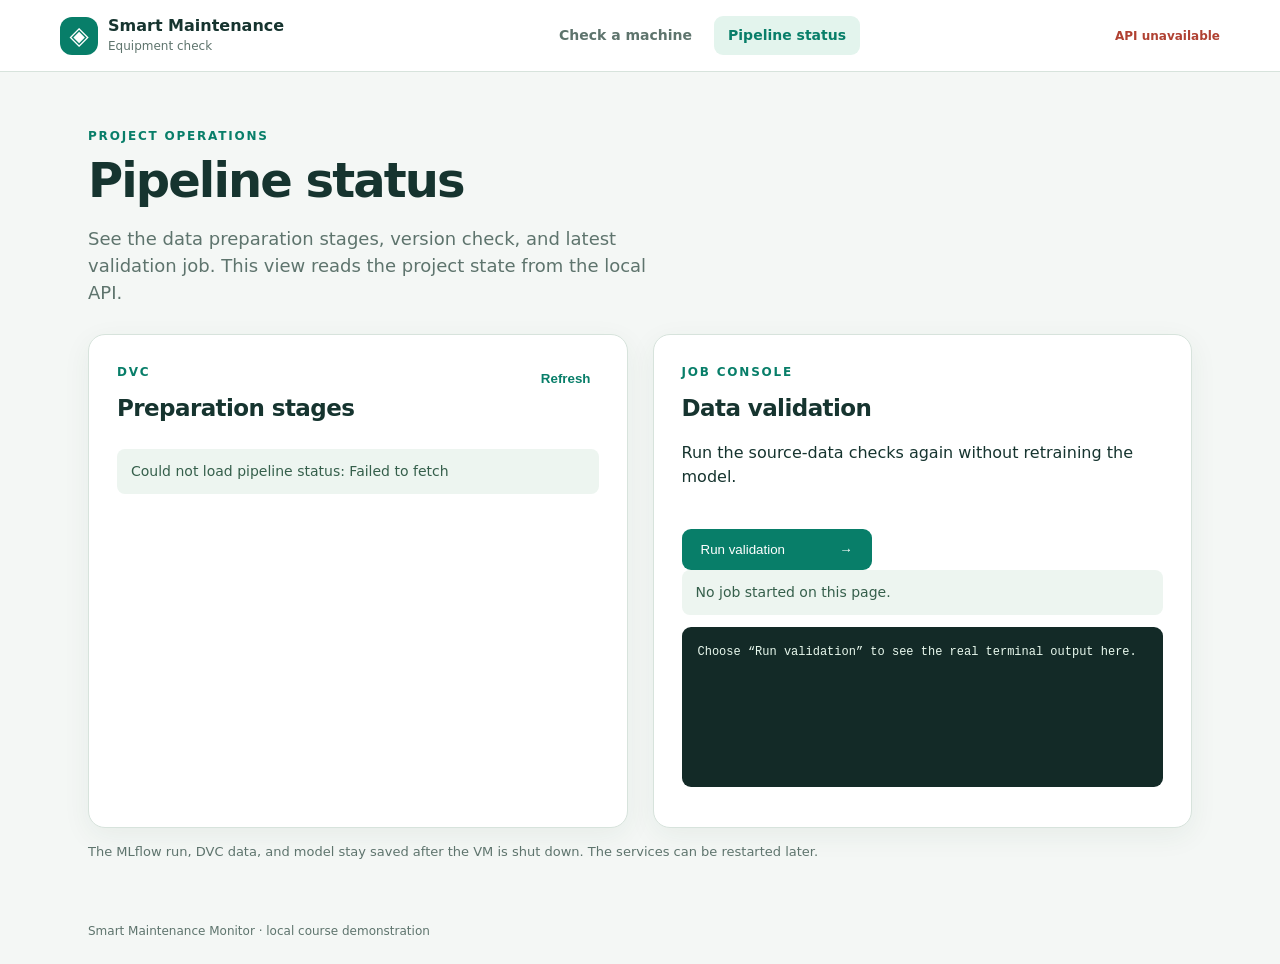
==== ui/pipeline.html @ 77b2cf8d "Serve model with API and separate UI" ====
<!doctype html>
<html lang="en"><head><meta charset="utf-8"><meta name="viewport" content="width=device-width,initial-scale=1"><title>Pipeline status · Smart Maintenance</title><link rel="stylesheet" href="style.css"></head><body><header class="topbar"><div class="brand"><span class="mark">◈</span><div><strong>Smart Maintenance</strong><small>Equipment check</small></div></div><nav><a href="index.html">Check a machine</a><a class="active" href="pipeline.html">Pipeline status</a></nav><span id="service" class="service">Checking services…</span></header><main class="pipeline-layout"><p class="eyebrow">PROJECT OPERATIONS</p><h1>Pipeline status</h1><p class="lead">See the data preparation stages, version check, and latest validation job. This view reads the project state from the local API.</p><div class="pipeline-grid"><section class="panel"><div class="panelhead"><div><p class="eyebrow">DVC</p><h2>Preparation stages</h2></div><button id="refresh" class="textbutton">Refresh</button></div><p id="dvc-message" class="notice">Loading version status…</p><div id="stages" class="stages"></div></section><section class="panel"><p class="eyebrow">JOB CONSOLE</p><h2>Data validation</h2><p>Run the source-data checks again without retraining the model.</p><button id="validate" class="primary">Run validation <span>→</span></button><div id="job-status" class="notice">No job started on this page.</div><pre id="console" class="console">Choose “Run validation” to see the real terminal output here.</pre></section></div><p class="hint">The MLflow run, DVC data, and model stay saved after the VM is shut down. The services can be restarted later.</p></main><footer>Smart Maintenance Monitor · local course demonstration</footer><script src="pipeline.js"></script></body></html>
---- ui/style.css ----
:root{--bg:#f4f7f5;--ink:#16342f;--muted:#5e746d;--line:#d7e3dc;--accent:#087e69;--accent2:#e3f4ed;--white:#fff;--warn:#b36912;--warnbg:#fff1d8}*{box-sizing:border-box}body{margin:0;background:var(--bg);color:var(--ink);font:16px/1.5 system-ui,-apple-system,BlinkMacSystemFont,"Segoe UI",sans-serif}.topbar{display:flex;align-items:center;gap:34px;justify-content:space-between;background:var(--white);border-bottom:1px solid var(--line);padding:16px max(28px,calc((100vw - 1160px)/2))}.brand{display:flex;align-items:center;gap:10px;min-width:230px}.mark{display:grid;place-items:center;width:38px;height:38px;border-radius:12px;background:#087e69;color:#fff;font-size:25px}.brand strong,.brand small{display:block;line-height:1.15}.brand small{color:var(--muted);font-size:12px;margin-top:4px}nav{display:flex;gap:8px}nav a{color:var(--muted);text-decoration:none;padding:9px 14px;border-radius:9px;font-weight:600;font-size:14px;white-space:nowrap}nav a.active,nav a:hover{background:var(--accent2);color:var(--accent)}.service{font-size:12px;font-weight:700;color:var(--muted);white-space:nowrap}.service.ready{color:var(--accent)}.service.down{color:#b04132}.layout,.pipeline-layout{max-width:1160px;margin:55px auto;padding:0 28px}.layout{display:grid;grid-template-columns:minmax(260px,.83fr) minmax(450px,1.17fr);gap:34px;align-items:start}.intro{padding:18px 8px}.eyebrow{font-size:12px;letter-spacing:.15em;font-weight:800;color:var(--accent);margin:0 0 10px}h1{font-size:clamp(34px,4.2vw,58px);line-height:1.08;letter-spacing:-.04em;margin:0 0 18px}h2{font-size:23px;letter-spacing:-.025em;margin:0}.intro>p:not(.eyebrow),.lead{color:var(--muted);font-size:18px;max-width:590px}.fact{margin-top:34px;background:var(--accent2);padding:20px;border-left:4px solid var(--accent);border-radius:7px}.fact strong,.fact span{display:block}.fact span{color:var(--muted);font-size:14px;margin-top:5px}.panel{background:var(--white);border:1px solid var(--line);border-radius:17px;padding:28px;box-shadow:0 8px 28px #204b3610}.panelhead{display:flex;align-items:start;justify-content:space-between;gap:15px;margin-bottom:24px}.textbutton{background:transparent;border:0;color:var(--accent);font-weight:700;cursor:pointer;padding:8px}.fields{display:grid;grid-template-columns:1fr 1fr;gap:18px}.fields label{font-size:14px;font-weight:700}.fields label span{font-weight:400;color:var(--muted)}input,select{display:block;width:100%;margin-top:7px;background:#fbfdfb;border:1px solid #becdc4;border-radius:8px;padding:11px 12px;font:inherit;color:var(--ink)}input:focus,select:focus{outline:3px solid #b9e6d4;border-color:var(--accent)}button.primary{border:0;border-radius:9px;background:var(--accent);color:white;font:700 15px inherit;cursor:pointer;padding:13px 19px;margin-top:24px;min-width:190px;text-align:left}button.primary span{float:right;margin-left:24px}button.primary:disabled{opacity:.55;cursor:wait}.hint{color:var(--muted);font-size:13px;margin-top:14px}.sample-actions{display:flex;gap:4px;flex-wrap:wrap;justify-content:end}.result{grid-column:2;background:#e4f4ed;border:1px solid #afd9c4;border-radius:15px;padding:25px}.result.alert{background:var(--warnbg);border-color:#e8c481}.result h2{margin:3px 0 5px}.result .score{font-size:43px;font-weight:800;line-height:1.1}.result p{margin:8px 0;color:#38574d}.result .meta{font-size:12px;color:var(--muted)}.result button{margin-top:10px;border:1px solid var(--line);background:#fff;border-radius:8px;padding:9px 12px;color:var(--ink);cursor:pointer}.hidden{display:none}footer{margin:60px auto 24px;max-width:1160px;padding:0 28px;color:var(--muted);font-size:12px}.pipeline-layout h1{font-size:48px}.pipeline-grid{display:grid;grid-template-columns:1fr 1fr;gap:25px;margin-top:28px}.notice{background:#edf5f0;color:#355f4b;padding:12px 14px;border-radius:8px;font-size:14px}.stages{display:grid;gap:11px;margin-top:19px}.stage{border:1px solid var(--line);border-radius:10px;padding:12px 14px;display:flex;align-items:center;justify-content:space-between;gap:10px}.stage strong{font-size:14px}.stage small{display:block;color:var(--muted)}.pill{background:#ddf3e7;color:#13704d;padding:4px 9px;border-radius:30px;font-size:12px;font-weight:800}.pill.missing{background:#fff0d4;color:#9c5f0b}.console{background:#132a27;color:#e9f9ee;border-radius:9px;white-space:pre-wrap;overflow:auto;max-height:240px;padding:16px;min-height:160px;font:12px/1.55 ui-monospace,SFMono-Regular,Consolas,monospace}@media(max-width:900px){.topbar{flex-wrap:wrap;gap:12px}.layout,.pipeline-grid{grid-template-columns:1fr}.layout{margin-top:32px}.intro{padding:0}.result{grid-column:1}}@media(max-width:540px){.topbar{padding:14px 18px}.service{width:100%}.layout,.pipeline-layout{padding:0 18px}.panel{padding:20px}.fields{grid-template-columns:1fr}h1{font-size:38px}nav a{padding:8px 10px}}
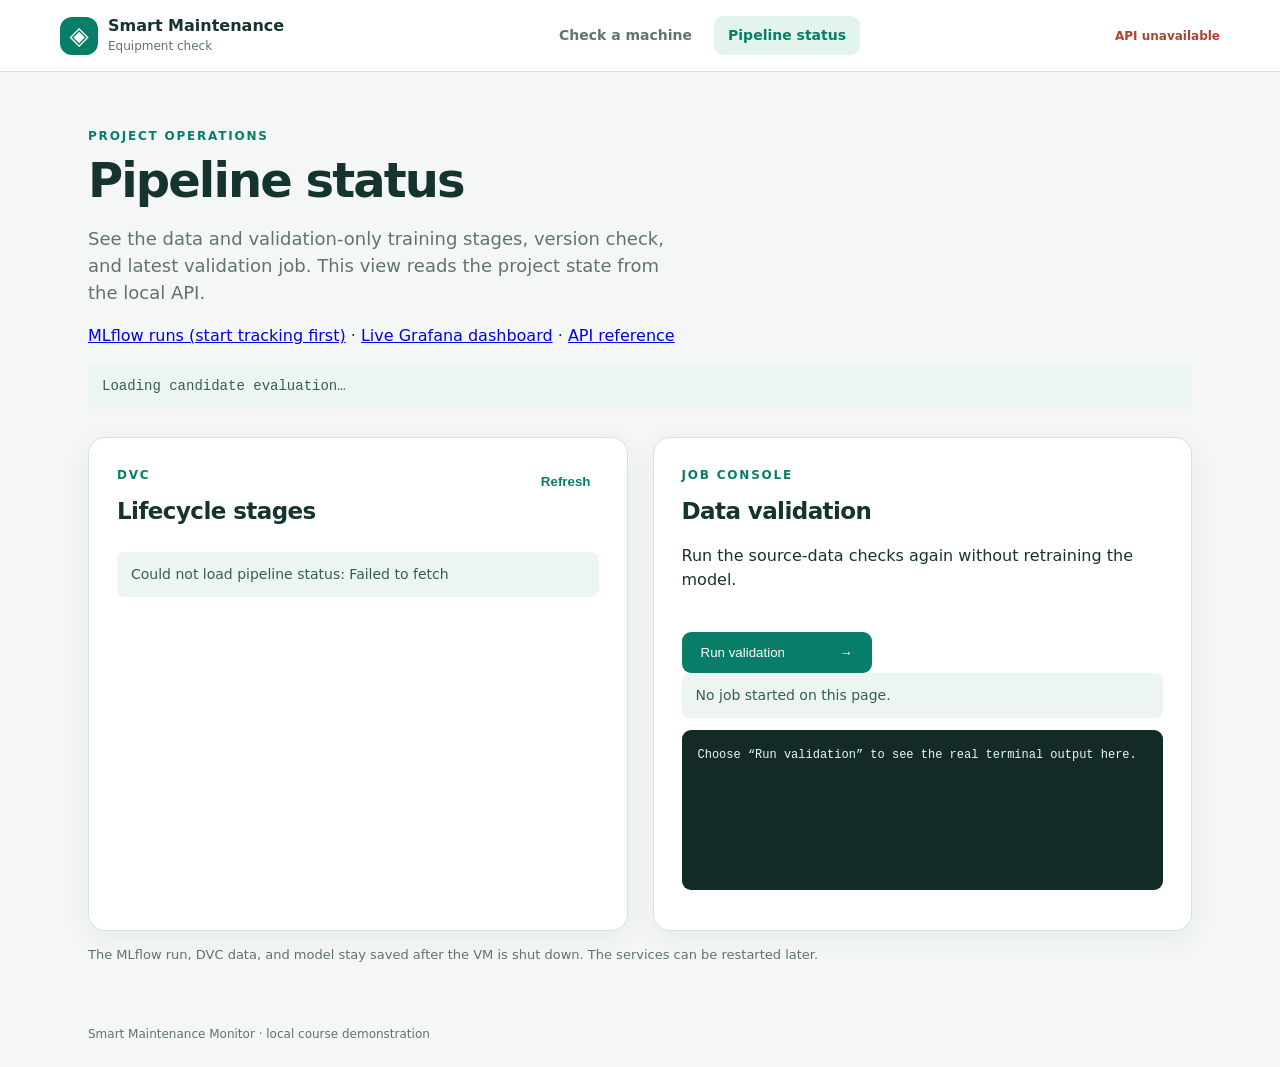
==== commit 82e6eb46: "Add local candidate pipeline and release failure safeguards" ====
--- a/ui/pipeline.html
+++ b/ui/pipeline.html
@@ -1,2 +1,2 @@
 <!doctype html>
-<html lang="en"><head><meta charset="utf-8"><meta name="viewport" content="width=device-width,initial-scale=1"><title>Pipeline status · Smart Maintenance</title><link rel="stylesheet" href="style.css"></head><body><header class="topbar"><div class="brand"><span class="mark">◈</span><div><strong>Smart Maintenance</strong><small>Equipment check</small></div></div><nav><a href="index.html">Check a machine</a><a class="active" href="pipeline.html">Pipeline status</a></nav><span id="service" class="service">Checking services…</span></header><main class="pipeline-layout"><p class="eyebrow">PROJECT OPERATIONS</p><h1>Pipeline status</h1><p class="lead">See the data preparation stages, version check, and latest validation job. This view reads the project state from the local API.</p><div class="pipeline-grid"><section class="panel"><div class="panelhead"><div><p class="eyebrow">DVC</p><h2>Preparation stages</h2></div><button id="refresh" class="textbutton">Refresh</button></div><p id="dvc-message" class="notice">Loading version status…</p><div id="stages" class="stages"></div></section><section class="panel"><p class="eyebrow">JOB CONSOLE</p><h2>Data validation</h2><p>Run the source-data checks again without retraining the model.</p><button id="validate" class="primary">Run validation <span>→</span></button><div id="job-status" class="notice">No job started on this page.</div><pre id="console" class="console">Choose “Run validation” to see the real terminal output here.</pre></section></div><p class="hint">The MLflow run, DVC data, and model stay saved after the VM is shut down. The services can be restarted later.</p></main><footer>Smart Maintenance Monitor · local course demonstration</footer><script src="pipeline.js"></script></body></html>
+<html lang="en"><head><meta charset="utf-8"><meta name="viewport" content="width=device-width,initial-scale=1"><title>Pipeline status · Smart Maintenance</title><link rel="stylesheet" href="style.css"></head><body><header class="topbar"><div class="brand"><span class="mark">◈</span><div><strong>Smart Maintenance</strong><small>Equipment check</small></div></div><nav><a href="index.html">Check a machine</a><a class="active" href="pipeline.html">Pipeline status</a></nav><span id="service" class="service">Checking services…</span></header><main class="pipeline-layout"><p class="eyebrow">PROJECT OPERATIONS</p><h1>Pipeline status</h1><p class="lead">See the data and validation-only training stages, version check, and latest validation job. This view reads the project state from the local API.</p><p><a href="http://127.0.0.1:5000">MLflow runs (start tracking first)</a> · <a href="http://127.0.0.1:3001">Live Grafana dashboard</a> · <a href="http://127.0.0.1:8000/docs">API reference</a></p><pre id="candidate-summary" class="notice">Loading candidate evaluation…</pre><div class="pipeline-grid"><section class="panel"><div class="panelhead"><div><p class="eyebrow">DVC</p><h2>Lifecycle stages</h2></div><button id="refresh" class="textbutton">Refresh</button></div><p id="dvc-message" class="notice">Loading version status…</p><div id="stages" class="stages"></div></section><section class="panel"><p class="eyebrow">JOB CONSOLE</p><h2>Data validation</h2><p>Run the source-data checks again without retraining the model.</p><button id="validate" class="primary">Run validation <span>→</span></button><div id="job-status" class="notice">No job started on this page.</div><pre id="console" class="console">Choose “Run validation” to see the real terminal output here.</pre></section></div><p class="hint">The MLflow run, DVC data, and model stay saved after the VM is shut down. The services can be restarted later.</p></main><footer>Smart Maintenance Monitor · local course demonstration</footer><script src="config.js"></script><script src="pipeline.js"></script></body></html>
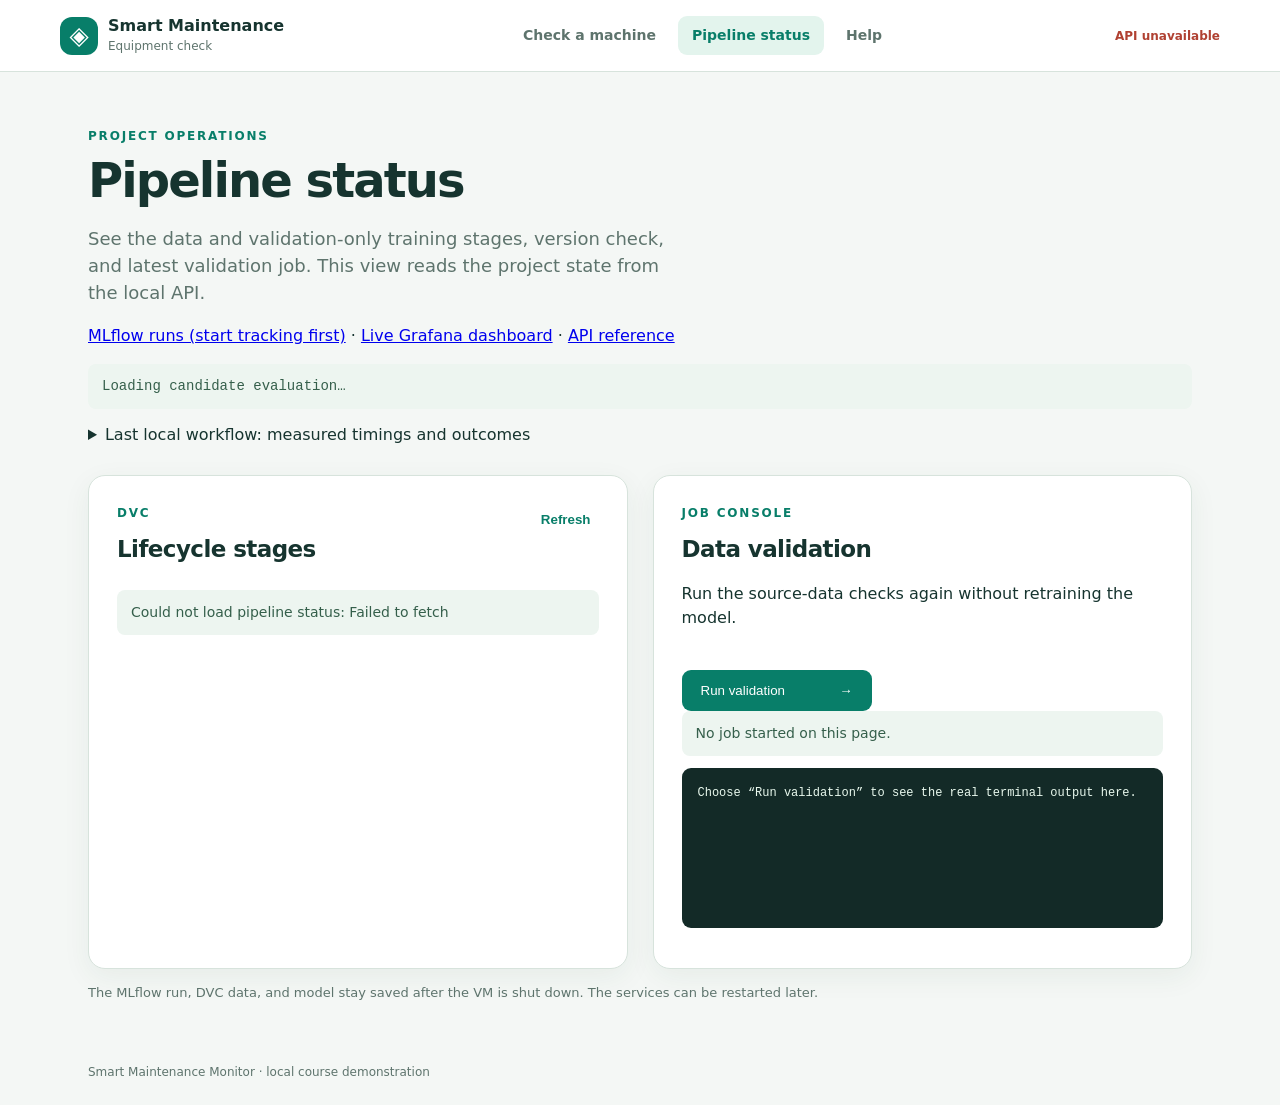
==== commit 92cf174f: "Add auditable local result archive and operator help" ====
--- a/ui/pipeline.html
+++ b/ui/pipeline.html
@@ -1,2 +1,2 @@
 <!doctype html>
-<html lang="en"><head><meta charset="utf-8"><meta name="viewport" content="width=device-width,initial-scale=1"><title>Pipeline status · Smart Maintenance</title><link rel="stylesheet" href="style.css"></head><body><header class="topbar"><div class="brand"><span class="mark">◈</span><div><strong>Smart Maintenance</strong><small>Equipment check</small></div></div><nav><a href="index.html">Check a machine</a><a class="active" href="pipeline.html">Pipeline status</a></nav><span id="service" class="service">Checking services…</span></header><main class="pipeline-layout"><p class="eyebrow">PROJECT OPERATIONS</p><h1>Pipeline status</h1><p class="lead">See the data and validation-only training stages, version check, and latest validation job. This view reads the project state from the local API.</p><p><a href="http://127.0.0.1:5000">MLflow runs (start tracking first)</a> · <a href="http://127.0.0.1:3001">Live Grafana dashboard</a> · <a href="http://127.0.0.1:8000/docs">API reference</a></p><pre id="candidate-summary" class="notice">Loading candidate evaluation…</pre><div class="pipeline-grid"><section class="panel"><div class="panelhead"><div><p class="eyebrow">DVC</p><h2>Lifecycle stages</h2></div><button id="refresh" class="textbutton">Refresh</button></div><p id="dvc-message" class="notice">Loading version status…</p><div id="stages" class="stages"></div></section><section class="panel"><p class="eyebrow">JOB CONSOLE</p><h2>Data validation</h2><p>Run the source-data checks again without retraining the model.</p><button id="validate" class="primary">Run validation <span>→</span></button><div id="job-status" class="notice">No job started on this page.</div><pre id="console" class="console">Choose “Run validation” to see the real terminal output here.</pre></section></div><p class="hint">The MLflow run, DVC data, and model stay saved after the VM is shut down. The services can be restarted later.</p></main><footer>Smart Maintenance Monitor · local course demonstration</footer><script src="config.js"></script><script src="pipeline.js"></script></body></html>
+<html lang="en"><head><meta charset="utf-8"><meta name="viewport" content="width=device-width,initial-scale=1"><title>Pipeline status · Smart Maintenance</title><link rel="stylesheet" href="style.css"></head><body><header class="topbar"><div class="brand"><span class="mark">◈</span><div><strong>Smart Maintenance</strong><small>Equipment check</small></div></div><nav><a href="index.html">Check a machine</a><a class="active" href="pipeline.html">Pipeline status</a><a href="manual.html">Help</a></nav><span id="service" class="service">Checking services…</span></header><main class="pipeline-layout"><p class="eyebrow">PROJECT OPERATIONS</p><h1>Pipeline status</h1><p class="lead">See the data and validation-only training stages, version check, and latest validation job. This view reads the project state from the local API.</p><p><a id="mlflow-link" href="http://127.0.0.1:5000">MLflow runs (start tracking first)</a> · <a href="http://127.0.0.1:3001">Live Grafana dashboard</a> · <a href="http://127.0.0.1:8000/docs">API reference</a></p><pre id="candidate-summary" class="notice">Loading candidate evaluation…</pre><details><summary>Last local workflow: measured timings and outcomes</summary><pre id="ci-details" class="console">No workflow report yet.</pre></details><div class="pipeline-grid"><section class="panel"><div class="panelhead"><div><p class="eyebrow">DVC</p><h2>Lifecycle stages</h2></div><button id="refresh" class="textbutton">Refresh</button></div><p id="dvc-message" class="notice">Loading version status…</p><div id="stages" class="stages"></div></section><section class="panel"><p class="eyebrow">JOB CONSOLE</p><h2>Data validation</h2><p>Run the source-data checks again without retraining the model.</p><button id="validate" class="primary">Run validation <span>→</span></button><div id="job-status" class="notice">No job started on this page.</div><pre id="console" class="console">Choose “Run validation” to see the real terminal output here.</pre></section></div><p class="hint">The MLflow run, DVC data, and model stay saved after the VM is shut down. The services can be restarted later.</p></main><footer>Smart Maintenance Monitor · local course demonstration</footer><script src="config.js"></script><script src="pipeline.js"></script></body></html>
--- a/ui/style.css
+++ b/ui/style.css
@@ -1 +1,3 @@
 :root{--bg:#f4f7f5;--ink:#16342f;--muted:#5e746d;--line:#d7e3dc;--accent:#087e69;--accent2:#e3f4ed;--white:#fff;--warn:#b36912;--warnbg:#fff1d8}*{box-sizing:border-box}body{margin:0;background:var(--bg);color:var(--ink);font:16px/1.5 system-ui,-apple-system,BlinkMacSystemFont,"Segoe UI",sans-serif}.topbar{display:flex;align-items:center;gap:34px;justify-content:space-between;background:var(--white);border-bottom:1px solid var(--line);padding:16px max(28px,calc((100vw - 1160px)/2))}.brand{display:flex;align-items:center;gap:10px;min-width:230px}.mark{display:grid;place-items:center;width:38px;height:38px;border-radius:12px;background:#087e69;color:#fff;font-size:25px}.brand strong,.brand small{display:block;line-height:1.15}.brand small{color:var(--muted);font-size:12px;margin-top:4px}nav{display:flex;gap:8px}nav a{color:var(--muted);text-decoration:none;padding:9px 14px;border-radius:9px;font-weight:600;font-size:14px;white-space:nowrap}nav a.active,nav a:hover{background:var(--accent2);color:var(--accent)}.service{font-size:12px;font-weight:700;color:var(--muted);white-space:nowrap}.service.ready{color:var(--accent)}.service.down{color:#b04132}.layout,.pipeline-layout{max-width:1160px;margin:55px auto;padding:0 28px}.layout{display:grid;grid-template-columns:minmax(260px,.83fr) minmax(450px,1.17fr);gap:34px;align-items:start}.intro{padding:18px 8px}.eyebrow{font-size:12px;letter-spacing:.15em;font-weight:800;color:var(--accent);margin:0 0 10px}h1{font-size:clamp(34px,4.2vw,58px);line-height:1.08;letter-spacing:-.04em;margin:0 0 18px}h2{font-size:23px;letter-spacing:-.025em;margin:0}.intro>p:not(.eyebrow),.lead{color:var(--muted);font-size:18px;max-width:590px}.fact{margin-top:34px;background:var(--accent2);padding:20px;border-left:4px solid var(--accent);border-radius:7px}.fact strong,.fact span{display:block}.fact span{color:var(--muted);font-size:14px;margin-top:5px}.panel{background:var(--white);border:1px solid var(--line);border-radius:17px;padding:28px;box-shadow:0 8px 28px #204b3610}.panelhead{display:flex;align-items:start;justify-content:space-between;gap:15px;margin-bottom:24px}.textbutton{background:transparent;border:0;color:var(--accent);font-weight:700;cursor:pointer;padding:8px}.fields{display:grid;grid-template-columns:1fr 1fr;gap:18px}.fields label{font-size:14px;font-weight:700}.fields label span{font-weight:400;color:var(--muted)}input,select{display:block;width:100%;margin-top:7px;background:#fbfdfb;border:1px solid #becdc4;border-radius:8px;padding:11px 12px;font:inherit;color:var(--ink)}input:focus,select:focus{outline:3px solid #b9e6d4;border-color:var(--accent)}button.primary{border:0;border-radius:9px;background:var(--accent);color:white;font:700 15px inherit;cursor:pointer;padding:13px 19px;margin-top:24px;min-width:190px;text-align:left}button.primary span{float:right;margin-left:24px}button.primary:disabled{opacity:.55;cursor:wait}.hint{color:var(--muted);font-size:13px;margin-top:14px}.sample-actions{display:flex;gap:4px;flex-wrap:wrap;justify-content:end}.result{grid-column:2;background:#e4f4ed;border:1px solid #afd9c4;border-radius:15px;padding:25px}.result.alert{background:var(--warnbg);border-color:#e8c481}.result h2{margin:3px 0 5px}.result .score{font-size:43px;font-weight:800;line-height:1.1}.result p{margin:8px 0;color:#38574d}.result .meta{font-size:12px;color:var(--muted)}.result button{margin-top:10px;border:1px solid var(--line);background:#fff;border-radius:8px;padding:9px 12px;color:var(--ink);cursor:pointer}.hidden{display:none}footer{margin:60px auto 24px;max-width:1160px;padding:0 28px;color:var(--muted);font-size:12px}.pipeline-layout h1{font-size:48px}.pipeline-grid{display:grid;grid-template-columns:1fr 1fr;gap:25px;margin-top:28px}.notice{background:#edf5f0;color:#355f4b;padding:12px 14px;border-radius:8px;font-size:14px}.stages{display:grid;gap:11px;margin-top:19px}.stage{border:1px solid var(--line);border-radius:10px;padding:12px 14px;display:flex;align-items:center;justify-content:space-between;gap:10px}.stage strong{font-size:14px}.stage small{display:block;color:var(--muted)}.pill{background:#ddf3e7;color:#13704d;padding:4px 9px;border-radius:30px;font-size:12px;font-weight:800}.pill.missing{background:#fff0d4;color:#9c5f0b}.console{background:#132a27;color:#e9f9ee;border-radius:9px;white-space:pre-wrap;overflow:auto;max-height:240px;padding:16px;min-height:160px;font:12px/1.55 ui-monospace,SFMono-Regular,Consolas,monospace}@media(max-width:900px){.topbar{flex-wrap:wrap;gap:12px}.layout,.pipeline-grid{grid-template-columns:1fr}.layout{margin-top:32px}.intro{padding:0}.result{grid-column:1}}@media(max-width:540px){.topbar{padding:14px 18px}.service{width:100%}.layout,.pipeline-layout{padding:0 18px}.panel{padding:20px}.fields{grid-template-columns:1fr}h1{font-size:38px}nav a{padding:8px 10px}}
+
+.notice { white-space: normal; overflow-wrap: anywhere; }
